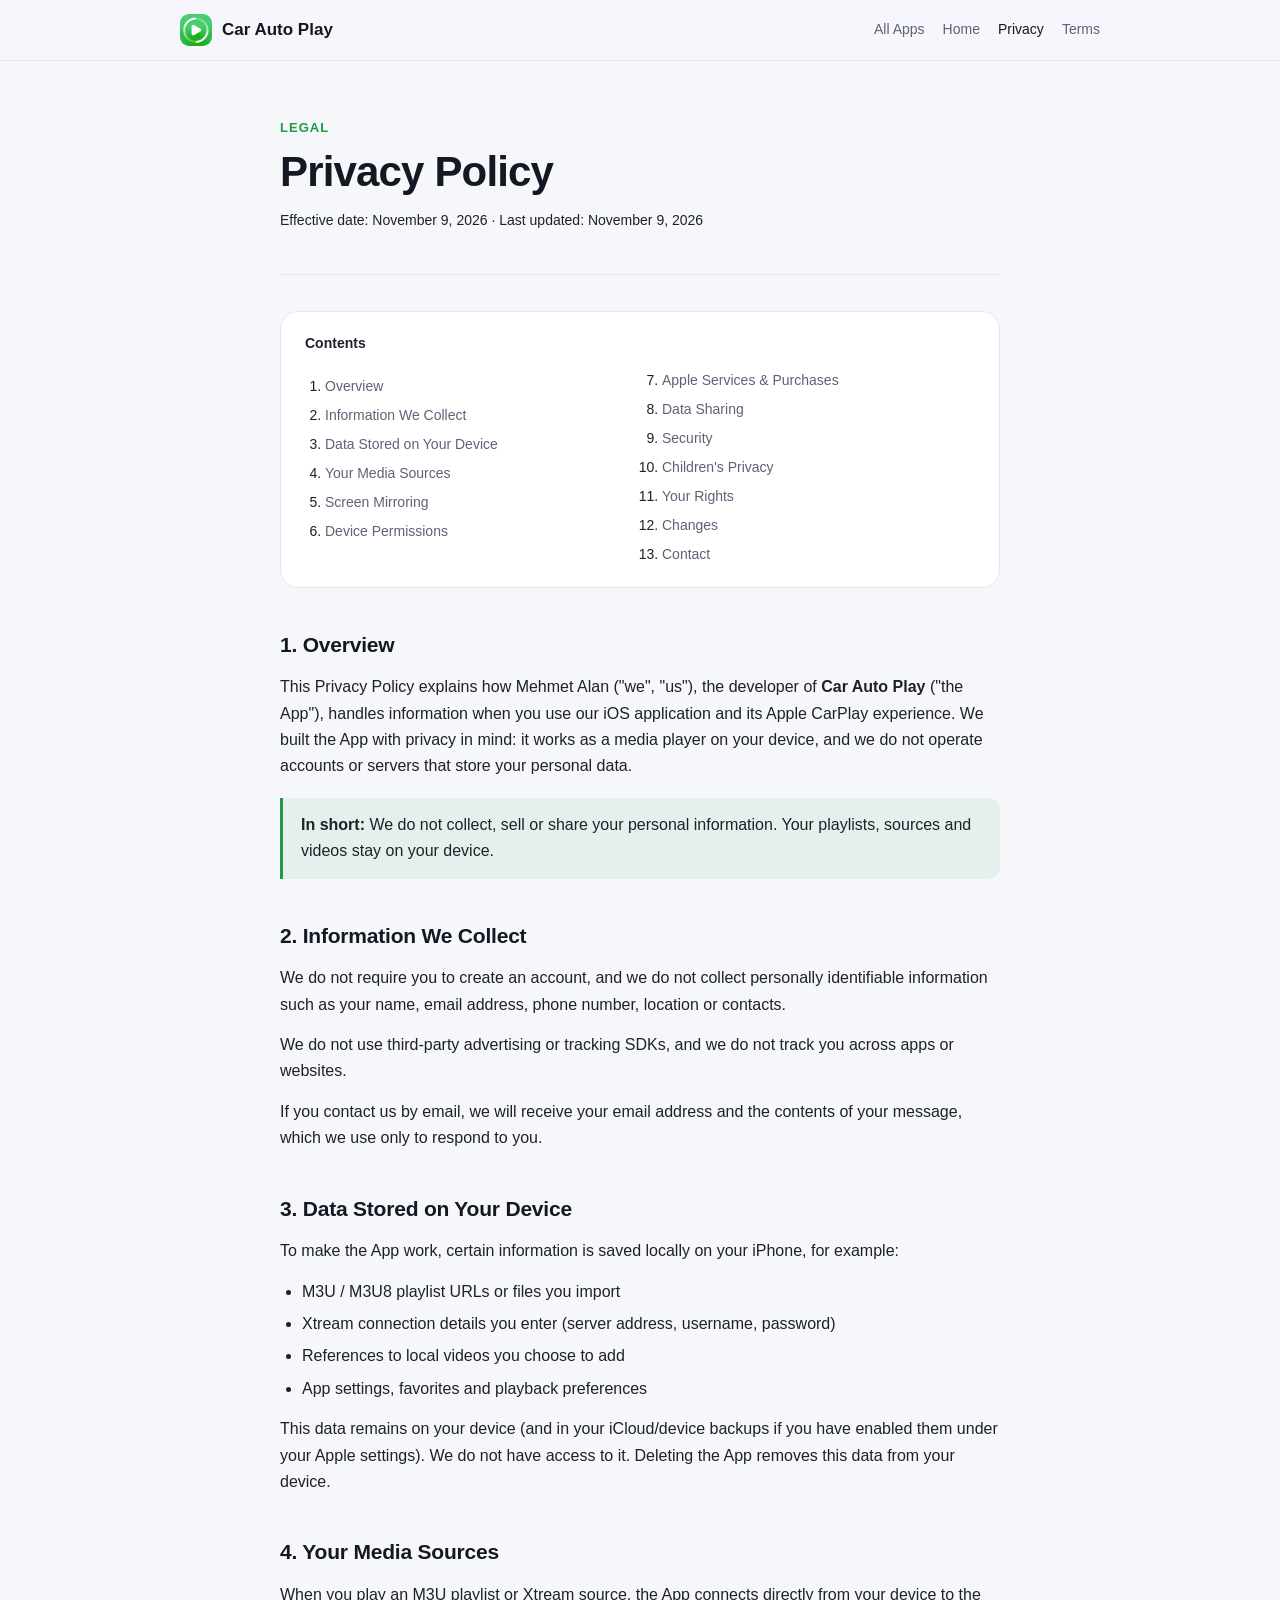
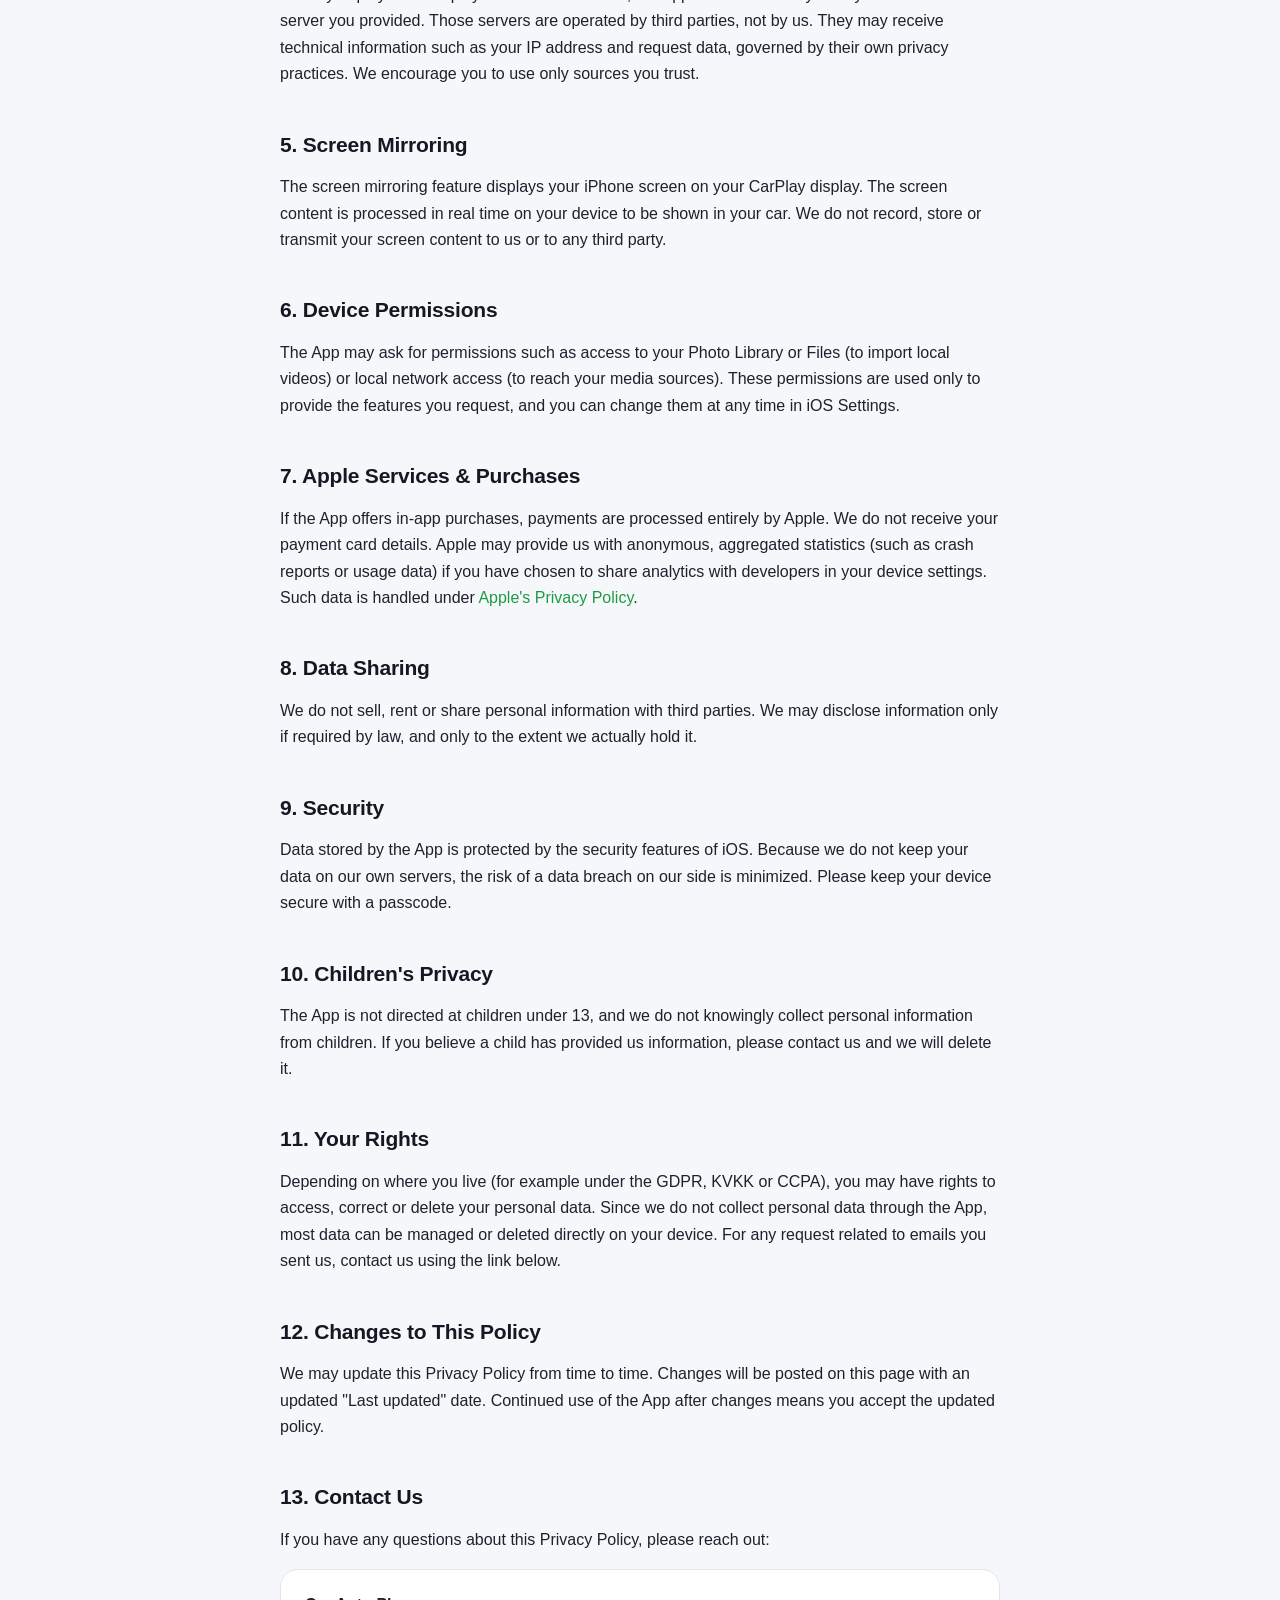
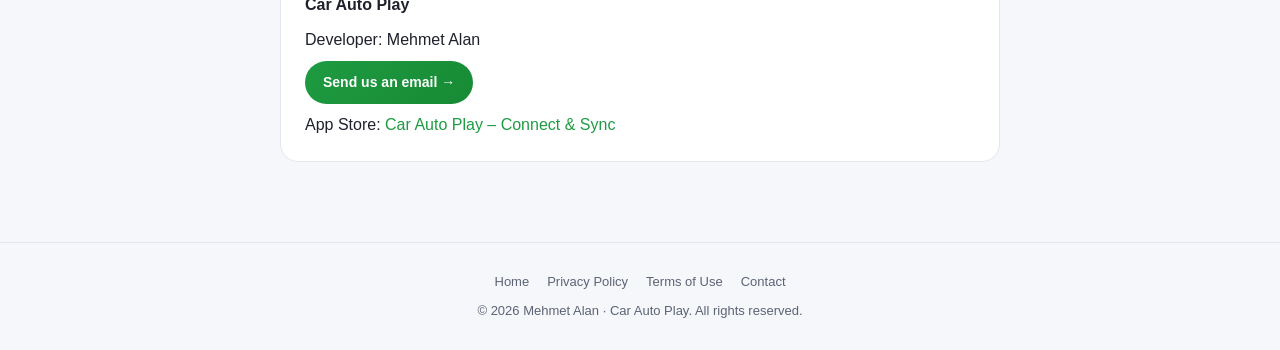
==== car-auto-play/privacy.html @ bf168055 "Add files via upload" ====
<!DOCTYPE html>
<html lang="en">
<head>
<meta charset="UTF-8">
<meta name="viewport" content="width=device-width, initial-scale=1.0, viewport-fit=cover">
<meta name="claude:viewport-fit-sides" content="cover">
<title>Privacy Policy – Car Auto Play</title>
<meta name="description" content="Privacy Policy for the Car Auto Play iOS app.">
<link rel="icon" href="icon.png">
<link rel="apple-touch-icon" href="icon.png">
<link rel="stylesheet" href="../style.css">
</head>
<body>

<nav class="nav">
  <div class="nav-inner">
    <a href="index.html" class="brand">
      <img class="logo" src="icon.png" alt="Car Auto Play icon">
      <span>Car Auto Play</span>
    </a>
    <div class="nav-links">
      <a href="../index.html">All Apps</a>
      <a href="index.html">Home</a>
      <a href="privacy.html" class="active">Privacy</a>
      <a href="terms.html">Terms</a>
    </div>
  </div>
</nav>

<main class="doc">
  <header class="doc-head">
    <div class="eyebrow">Legal</div>
    <h1>Privacy Policy</h1>
    <p class="meta">Effective date: November 9, 2026 · Last updated: November 9, 2026</p>
  </header>

  <div class="toc">
    <p>Contents</p>
    <ol>
      <li><a href="#overview">Overview</a></li>
      <li><a href="#collect">Information We Collect</a></li>
      <li><a href="#local">Data Stored on Your Device</a></li>
      <li><a href="#sources">Your Media Sources</a></li>
      <li><a href="#mirroring">Screen Mirroring</a></li>
      <li><a href="#permissions">Device Permissions</a></li>
      <li><a href="#apple">Apple Services & Purchases</a></li>
      <li><a href="#sharing">Data Sharing</a></li>
      <li><a href="#security">Security</a></li>
      <li><a href="#children">Children's Privacy</a></li>
      <li><a href="#rights">Your Rights</a></li>
      <li><a href="#changes">Changes</a></li>
      <li><a href="#contact">Contact</a></li>
    </ol>
  </div>

  <h2 id="overview">1. Overview</h2>
  <p>This Privacy Policy explains how Mehmet Alan ("we", "us"), the developer of <strong>Car Auto Play</strong> ("the App"), handles information when you use our iOS application and its Apple CarPlay experience. We built the App with privacy in mind: it works as a media player on your device, and we do not operate accounts or servers that store your personal data.</p>
  <div class="callout">
    <p><strong>In short:</strong> We do not collect, sell or share your personal information. Your playlists, sources and videos stay on your device.</p>
  </div>

  <h2 id="collect">2. Information We Collect</h2>
  <p>We do not require you to create an account, and we do not collect personally identifiable information such as your name, email address, phone number, location or contacts.</p>
  <p>We do not use third-party advertising or tracking SDKs, and we do not track you across apps or websites.</p>
  <p>If you contact us by email, we will receive your email address and the contents of your message, which we use only to respond to you.</p>

  <h2 id="local">3. Data Stored on Your Device</h2>
  <p>To make the App work, certain information is saved locally on your iPhone, for example:</p>
  <ul>
    <li>M3U / M3U8 playlist URLs or files you import</li>
    <li>Xtream connection details you enter (server address, username, password)</li>
    <li>References to local videos you choose to add</li>
    <li>App settings, favorites and playback preferences</li>
  </ul>
  <p>This data remains on your device (and in your iCloud/device backups if you have enabled them under your Apple settings). We do not have access to it. Deleting the App removes this data from your device.</p>

  <h2 id="sources">4. Your Media Sources</h2>
  <p>When you play an M3U playlist or Xtream source, the App connects directly from your device to the server you provided. Those servers are operated by third parties, not by us. They may receive technical information such as your IP address and request data, governed by their own privacy practices. We encourage you to use only sources you trust.</p>

  <h2 id="mirroring">5. Screen Mirroring</h2>
  <p>The screen mirroring feature displays your iPhone screen on your CarPlay display. The screen content is processed in real time on your device to be shown in your car. We do not record, store or transmit your screen content to us or to any third party.</p>

  <h2 id="permissions">6. Device Permissions</h2>
  <p>The App may ask for permissions such as access to your Photo Library or Files (to import local videos) or local network access (to reach your media sources). These permissions are used only to provide the features you request, and you can change them at any time in iOS Settings.</p>

  <h2 id="apple">7. Apple Services & Purchases</h2>
  <p>If the App offers in-app purchases, payments are processed entirely by Apple. We do not receive your payment card details. Apple may provide us with anonymous, aggregated statistics (such as crash reports or usage data) if you have chosen to share analytics with developers in your device settings. Such data is handled under <a href="https://www.apple.com/legal/privacy/" target="_blank" rel="noopener">Apple's Privacy Policy</a>.</p>

  <h2 id="sharing">8. Data Sharing</h2>
  <p>We do not sell, rent or share personal information with third parties. We may disclose information only if required by law, and only to the extent we actually hold it.</p>

  <h2 id="security">9. Security</h2>
  <p>Data stored by the App is protected by the security features of iOS. Because we do not keep your data on our own servers, the risk of a data breach on our side is minimized. Please keep your device secure with a passcode.</p>

  <h2 id="children">10. Children's Privacy</h2>
  <p>The App is not directed at children under 13, and we do not knowingly collect personal information from children. If you believe a child has provided us information, please contact us and we will delete it.</p>

  <h2 id="rights">11. Your Rights</h2>
  <p>Depending on where you live (for example under the GDPR, KVKK or CCPA), you may have rights to access, correct or delete your personal data. Since we do not collect personal data through the App, most data can be managed or deleted directly on your device. For any request related to emails you sent us, contact us using the link below.</p>

  <h2 id="changes">12. Changes to This Policy</h2>
  <p>We may update this Privacy Policy from time to time. Changes will be posted on this page with an updated "Last updated" date. Continued use of the App after changes means you accept the updated policy.</p>

  <h2 id="contact">13. Contact Us</h2>
  <p>If you have any questions about this Privacy Policy, please reach out:</p>
  <div class="contact-box">
    <p><strong>Car Auto Play</strong></p>
    <p>Developer: Mehmet Alan</p>
    <p><a class="mail-btn" href="mailto:kehribar1959@gmail.com">Send us an email →</a></p>
    <p style="margin-bottom:0">App Store: <a href="https://apps.apple.com/us/app/car-auto-play-connect-sync/id6826717071" target="_blank" rel="noopener">Car Auto Play – Connect & Sync</a></p>
  </div>
</main>

<footer>
  <div class="links">
    <a href="index.html">Home</a>
    <a href="privacy.html">Privacy Policy</a>
    <a href="terms.html">Terms of Use</a>
    <a href="mailto:kehribar1959@gmail.com">Contact</a>
  </div>
  © 2026 <a href="../index.html">Mehmet Alan</a> · Car Auto Play. All rights reserved.
</footer>

</body>
</html>
---- style.css ----
:root{
  --bg:#0b0d12;
  --bg2:#11141b;
  --card:#151922;
  --line:#232838;
  --text:#e7e9ee;
  --muted:#9aa1b2;
  --accent:#3ccf65;
  --accent2:#22a83a;
  --radius:18px;
  color-scheme:dark;
}
@media (prefers-color-scheme: light){:root:not([data-theme="dark"]){--bg:#f6f7fb;--bg2:#eef0f6;--card:#ffffff;--line:#e3e6ee;--text:#151822;--muted:#5c6375;--accent:#1e9b42;--accent2:#178a34;color-scheme:light}}
:root[data-theme="light"]{--bg:#f6f7fb;--bg2:#eef0f6;--card:#ffffff;--line:#e3e6ee;--text:#151822;--muted:#5c6375;--accent:#1e9b42;--accent2:#178a34;color-scheme:light}
*{box-sizing:border-box;margin:0;padding:0}
html{scroll-behavior:smooth}
body{
  font-family:-apple-system,BlinkMacSystemFont,"SF Pro Text","Segoe UI",Roboto,Helvetica,Arial,sans-serif;
  background:var(--bg);
  color:var(--text);
  line-height:1.65;
  -webkit-font-smoothing:antialiased;
}
a{color:var(--accent);text-decoration:none}
a:hover{text-decoration:underline}

/* Nav */
.nav{
  position:sticky;top:env(safe-area-inset-top,0px);z-index:10;
  backdrop-filter:saturate(180%) blur(16px);
  -webkit-backdrop-filter:saturate(180%) blur(16px);
  background:color-mix(in srgb,var(--bg) 78%,transparent);
  border-bottom:1px solid var(--line);
}
.nav-inner{
  max-width:960px;margin:0 auto;padding-block:14px;padding-left:max(20px,env(safe-area-inset-left,0px));padding-right:max(20px,env(safe-area-inset-right,0px));
  display:flex;align-items:center;justify-content:space-between;gap:16px;
}
.brand{display:flex;align-items:center;gap:10px;font-weight:700;color:var(--text);font-size:17px}
.brand:hover{text-decoration:none}
.logo{
  width:32px;height:32px;border-radius:9px;
  background:linear-gradient(135deg,var(--accent),var(--accent2));
  display:grid;place-items:center;color:#fff;
}
.logo svg{width:18px;height:18px}
.nav-links{display:flex;gap:18px;font-size:14px}
.nav-links a{color:var(--muted)}
.nav-links a:hover,.nav-links a.active{color:var(--text);text-decoration:none}

/* Layout */
.wrap{max-width:960px;margin:0 auto;padding-left:max(20px,env(safe-area-inset-left,0px));padding-right:max(20px,env(safe-area-inset-right,0px))}
.doc{max-width:760px;margin:0 auto;padding-block:56px 80px;padding-left:max(20px,env(safe-area-inset-left,0px));padding-right:max(20px,env(safe-area-inset-right,0px))}

/* Hero */
.hero{text-align:center;padding:88px 0 56px}
.hero .app-icon{
  width:96px;height:96px;border-radius:24px;margin:0 auto 24px;
  background:linear-gradient(135deg,var(--accent),var(--accent2));
  display:grid;place-items:center;color:#fff;
  box-shadow:0 20px 50px -15px color-mix(in srgb,var(--accent) 60%,transparent);
}
.hero .app-icon svg{width:48px;height:48px}
.hero h1{font-size:clamp(34px,6vw,54px);letter-spacing:-.02em;line-height:1.1;margin-bottom:16px}
.grad{background:linear-gradient(90deg,var(--accent),var(--accent2));-webkit-background-clip:text;background-clip:text;color:transparent}
.hero p{color:var(--muted);font-size:18px;max-width:560px;margin:0 auto 32px}
.btn{
  display:inline-flex;align-items:center;gap:10px;
  padding:13px 24px;border-radius:999px;font-weight:600;font-size:15px;
  background:var(--text);color:var(--bg);
}
.btn:hover{text-decoration:none;opacity:.9}
.btn svg{width:18px;height:18px}

/* Features */
.grid{display:grid;grid-template-columns:repeat(auto-fit,minmax(220px,1fr));gap:16px;padding-bottom:64px}
.card{
  background:var(--card);border:1px solid var(--line);border-radius:var(--radius);
  padding:24px;
}
.card .ic{
  width:40px;height:40px;border-radius:11px;margin-bottom:14px;
  background:color-mix(in srgb,var(--accent) 14%,transparent);color:var(--accent);
  display:grid;place-items:center;
}
.card .ic svg{width:20px;height:20px}
.card h3{font-size:16px;margin-bottom:6px}
.card p{color:var(--muted);font-size:14px}

.note{
  background:var(--bg2);border:1px solid var(--line);border-radius:var(--radius);
  padding:20px 22px;color:var(--muted);font-size:14px;margin-bottom:64px;
}
.note strong{color:var(--text)}

.legal-links{display:grid;grid-template-columns:repeat(auto-fit,minmax(220px,1fr));gap:16px;padding-bottom:80px}
.legal-links a.card{display:flex;align-items:center;justify-content:space-between;color:var(--text)}
.legal-links a.card:hover{text-decoration:none;border-color:var(--accent)}
.legal-links span{color:var(--muted);font-size:14px}

/* Document pages */
.doc-head{margin-bottom:36px;padding-bottom:28px;border-bottom:1px solid var(--line)}
.eyebrow{font-size:13px;font-weight:600;text-transform:uppercase;letter-spacing:.08em;color:var(--accent);margin-bottom:10px}
.doc-head h1{font-size:clamp(30px,5vw,42px);letter-spacing:-.02em;line-height:1.15;margin-bottom:12px}
.meta{color:var(--muted);font-size:14px}
.toc{
  background:var(--card);border:1px solid var(--line);border-radius:var(--radius);
  padding:20px 24px;margin-bottom:40px;
}
.toc p{font-weight:600;font-size:14px;margin-bottom:8px}
.toc ol{padding-left:20px;columns:2;column-gap:24px;font-size:14px}
.toc li{margin:3px 0;break-inside:avoid}
.toc a{color:var(--muted)}
.toc a:hover{color:var(--text)}
@media (max-width:560px){.toc ol{columns:1}}

.doc h2{font-size:21px;letter-spacing:-.01em;margin:40px 0 12px;scroll-margin-top:80px}
.doc h3{font-size:16px;margin:20px 0 8px}
.doc p{margin-bottom:14px;color:color-mix(in srgb,var(--text) 88%,var(--muted))}
.doc ul{padding-left:22px;margin-bottom:14px}
.doc li{margin:6px 0;color:color-mix(in srgb,var(--text) 88%,var(--muted))}
.callout{
  border-left:3px solid var(--accent);
  background:color-mix(in srgb,var(--accent) 8%,transparent);
  padding:14px 18px;border-radius:0 12px 12px 0;margin:18px 0;
}
.callout.warn{border-color:#f5a524;background:color-mix(in srgb,#f5a524 10%,transparent)}
.callout p:last-child{margin-bottom:0}
.contact-box{
  background:var(--card);border:1px solid var(--line);border-radius:var(--radius);
  padding:22px 24px;margin-top:16px;
}

/* Footer */
footer{border-top:1px solid var(--line);padding:28px 20px;text-align:center;color:var(--muted);font-size:13px}
footer .links{display:flex;justify-content:center;gap:18px;margin-bottom:8px;flex-wrap:wrap}
footer a{color:var(--muted)}
footer a:hover{color:var(--text)}

@media (max-width:560px){
  .nav-links{gap:12px;font-size:13px}
  .brand span{display:none}
  .hero{padding:64px 0 40px}
}

body::before{content:"";position:fixed;inset:0 0 auto;height:env(safe-area-inset-top,0px);z-index:11;background:var(--bg)}
a:focus-visible{outline:2px solid var(--accent);outline-offset:3px;border-radius:6px}

.mail-btn{display:inline-flex;align-items:center;gap:8px;padding:10px 18px;border-radius:999px;font-weight:600;font-size:14px;color:#fff;background:linear-gradient(135deg,var(--accent),var(--accent2))}
.mail-btn:hover{text-decoration:none;opacity:.92}
.contact-box p{margin-bottom:8px}

img.logo{display:block;object-fit:cover}
.hero img.app-icon{display:block;object-fit:cover;border-radius:22%}

/* Developer page */
.dev-hero{padding-block:80px 48px;display:flex;flex-direction:column;align-items:flex-start;gap:18px;max-width:640px}
.avatar{width:72px;height:72px;border-radius:50%;display:grid;place-items:center;font-weight:700;font-size:26px;color:#fff;letter-spacing:.02em;background:linear-gradient(135deg,var(--accent),var(--accent2))}
.dev-hero h1{font-size:clamp(34px,6vw,52px);letter-spacing:-.02em;line-height:1.08;text-wrap:balance}
.dev-hero p{color:var(--muted);font-size:18px}
.section-label{font-size:13px;font-weight:600;text-transform:uppercase;letter-spacing:.08em;color:var(--muted);margin-bottom:16px}
.apps{display:grid;grid-template-columns:repeat(auto-fill,minmax(280px,1fr));gap:16px;padding-bottom:80px}
.app-card{display:flex;flex-direction:column;gap:16px}
.app-top{display:flex;gap:16px;align-items:center}
.app-top img{width:64px;height:64px;border-radius:22%;flex:none;display:block}
.app-top h3{font-size:17px;margin:0}
.app-top span{color:var(--muted);font-size:13px}
.app-card p{color:var(--muted);font-size:14px;min-width:0}
.app-links{display:flex;flex-wrap:wrap;gap:8px;margin-top:auto}
.chip{font-size:13px;font-weight:500;padding:6px 12px;border-radius:999px;border:1px solid var(--line);color:var(--text)}
.chip:hover{text-decoration:none;border-color:var(--accent);color:var(--accent)}
.chip.primary{background:var(--text);color:var(--bg);border-color:var(--text)}
.chip.primary:hover{opacity:.9;color:var(--bg)}
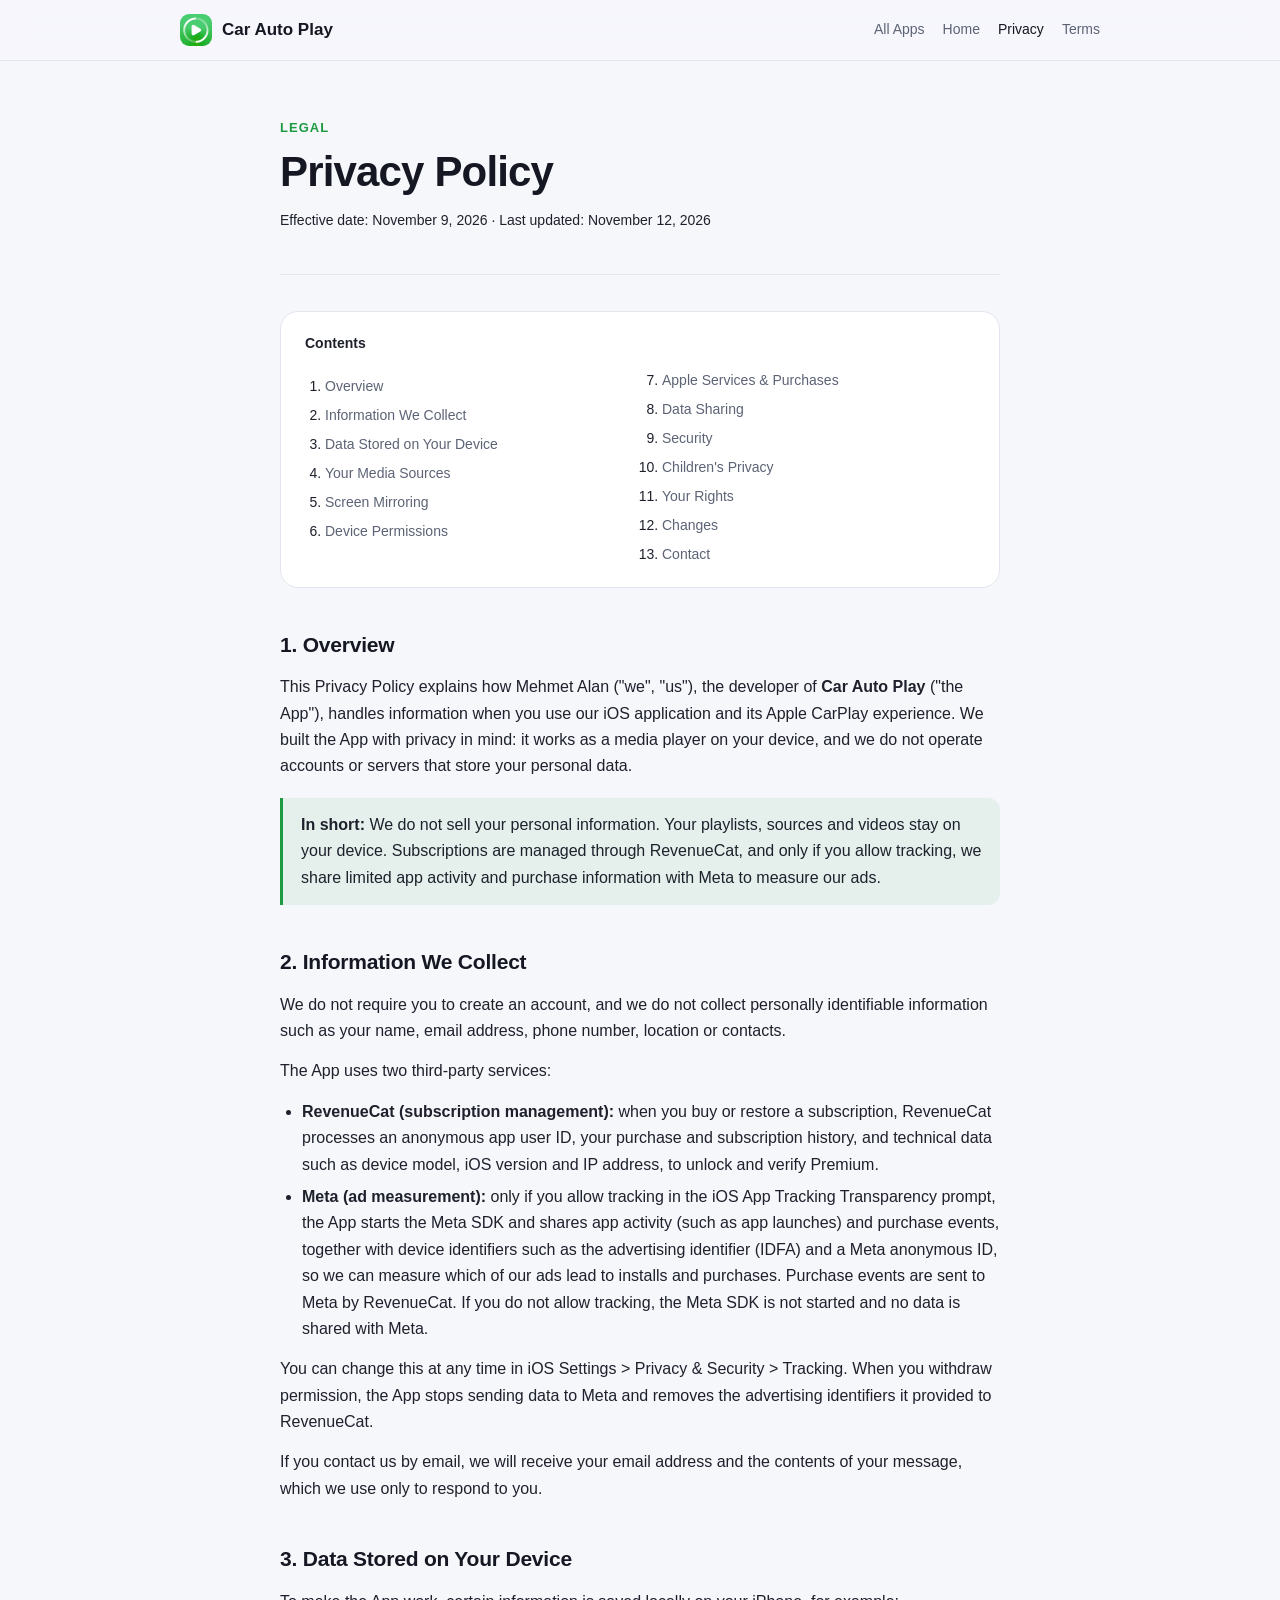
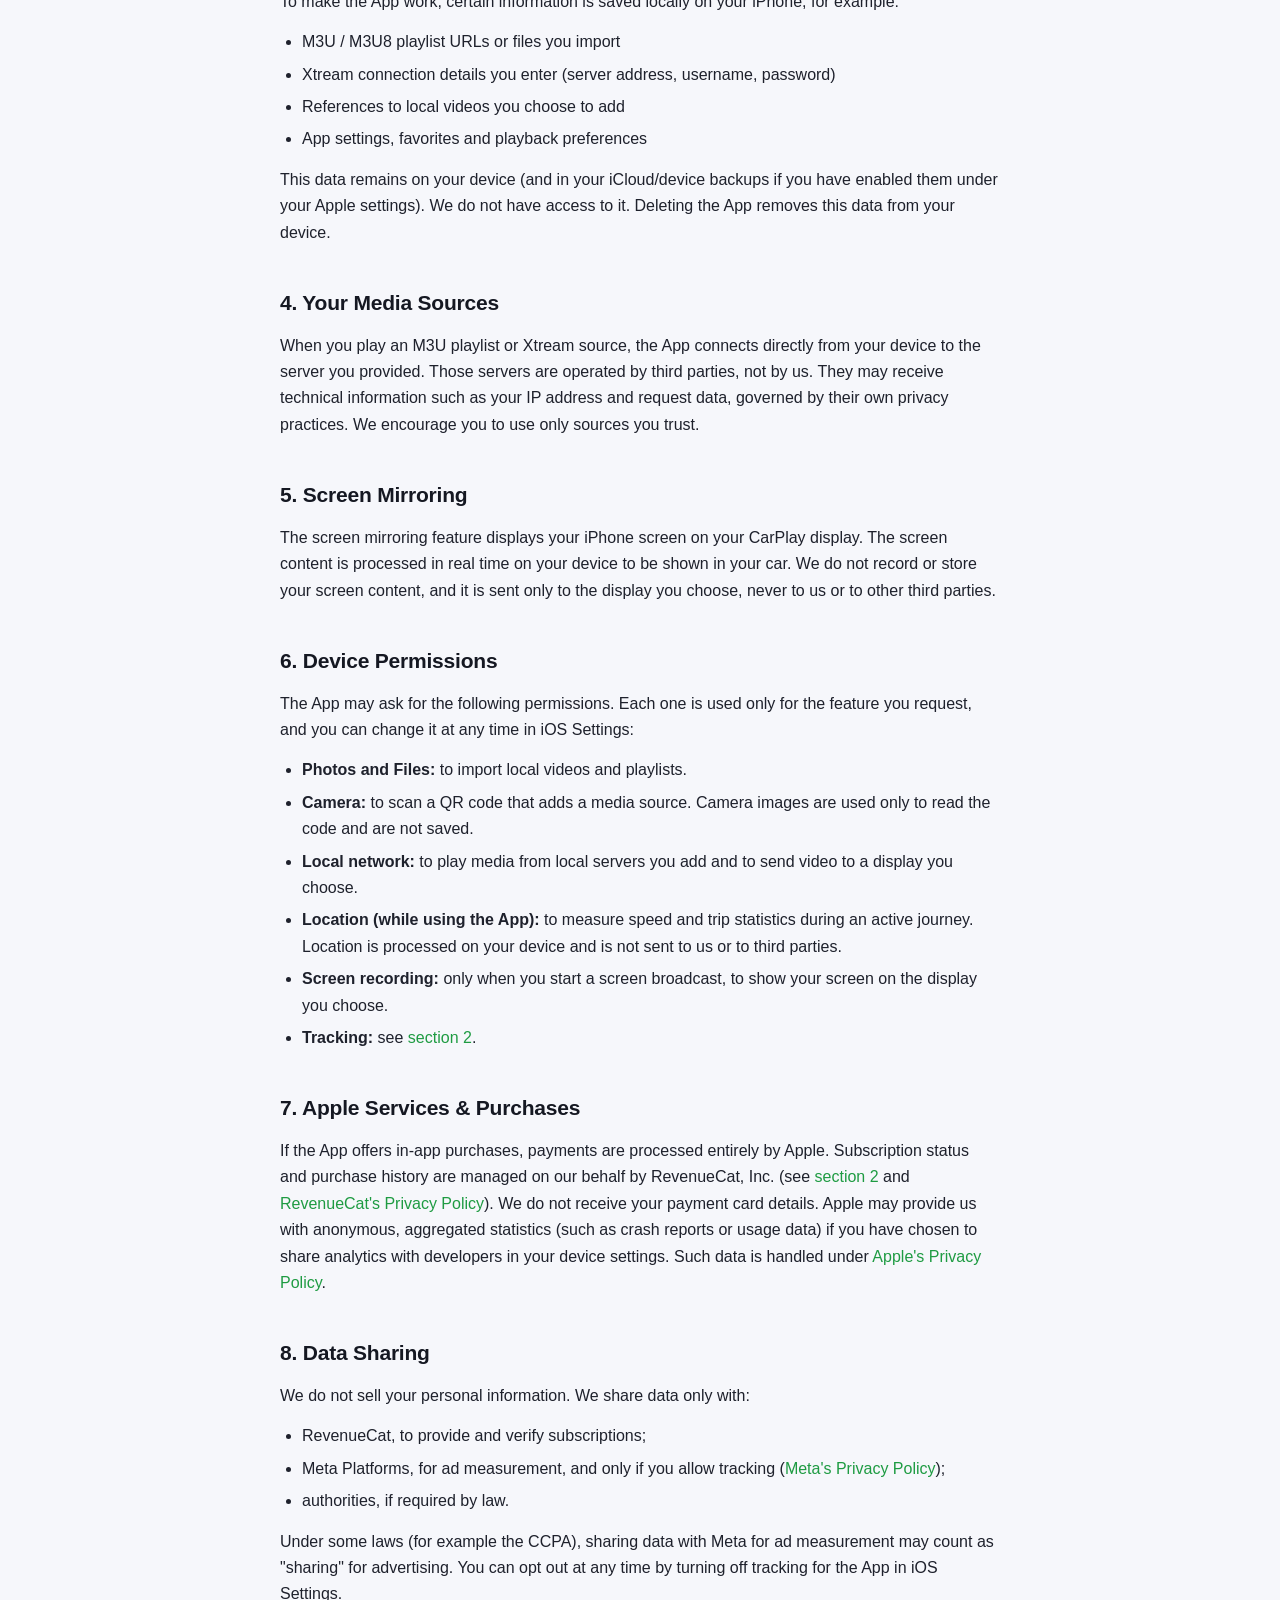
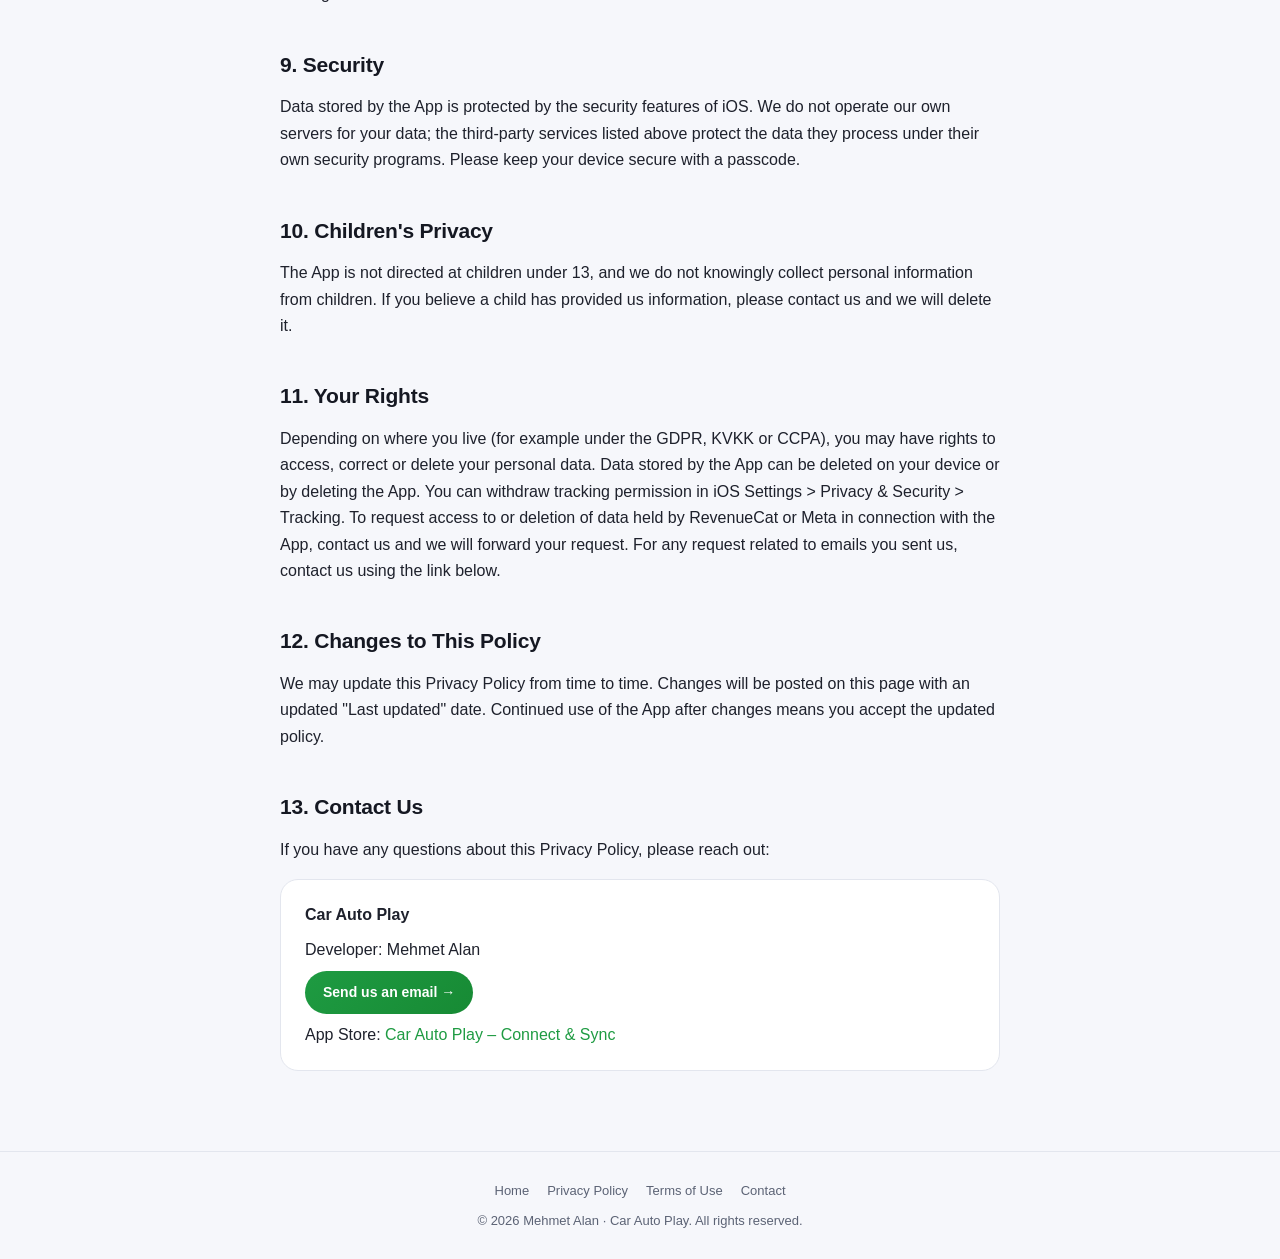
==== commit 3d7d42a7: "Update privacy.html" ====
--- a/car-auto-play/privacy.html
+++ b/car-auto-play/privacy.html
@@ -31,7 +31,7 @@
   <header class="doc-head">
     <div class="eyebrow">Legal</div>
     <h1>Privacy Policy</h1>
-    <p class="meta">Effective date: November 9, 2026 · Last updated: November 9, 2026</p>
+    <p class="meta">Effective date: November 9, 2026 · Last updated: November 12, 2026</p>
   </header>
 
   <div class="toc">
@@ -56,12 +56,17 @@
   <h2 id="overview">1. Overview</h2>
   <p>This Privacy Policy explains how Mehmet Alan ("we", "us"), the developer of <strong>Car Auto Play</strong> ("the App"), handles information when you use our iOS application and its Apple CarPlay experience. We built the App with privacy in mind: it works as a media player on your device, and we do not operate accounts or servers that store your personal data.</p>
   <div class="callout">
-    <p><strong>In short:</strong> We do not collect, sell or share your personal information. Your playlists, sources and videos stay on your device.</p>
+    <p><strong>In short:</strong> We do not sell your personal information. Your playlists, sources and videos stay on your device. Subscriptions are managed through RevenueCat, and only if you allow tracking, we share limited app activity and purchase information with Meta to measure our ads.</p>
   </div>
 
   <h2 id="collect">2. Information We Collect</h2>
   <p>We do not require you to create an account, and we do not collect personally identifiable information such as your name, email address, phone number, location or contacts.</p>
-  <p>We do not use third-party advertising or tracking SDKs, and we do not track you across apps or websites.</p>
+  <p>The App uses two third-party services:</p>
+  <ul>
+    <li><strong>RevenueCat (subscription management):</strong> when you buy or restore a subscription, RevenueCat processes an anonymous app user ID, your purchase and subscription history, and technical data such as device model, iOS version and IP address, to unlock and verify Premium.</li>
+    <li><strong>Meta (ad measurement):</strong> only if you allow tracking in the iOS App Tracking Transparency prompt, the App starts the Meta SDK and shares app activity (such as app launches) and purchase events, together with device identifiers such as the advertising identifier (IDFA) and a Meta anonymous ID, so we can measure which of our ads lead to installs and purchases. Purchase events are sent to Meta by RevenueCat. If you do not allow tracking, the Meta SDK is not started and no data is shared with Meta.</li>
+  </ul>
+  <p>You can change this at any time in iOS Settings > Privacy & Security > Tracking. When you withdraw permission, the App stops sending data to Meta and removes the advertising identifiers it provided to RevenueCat.</p>
   <p>If you contact us by email, we will receive your email address and the contents of your message, which we use only to respond to you.</p>
 
   <h2 id="local">3. Data Stored on Your Device</h2>
@@ -78,25 +83,39 @@
   <p>When you play an M3U playlist or Xtream source, the App connects directly from your device to the server you provided. Those servers are operated by third parties, not by us. They may receive technical information such as your IP address and request data, governed by their own privacy practices. We encourage you to use only sources you trust.</p>
 
   <h2 id="mirroring">5. Screen Mirroring</h2>
-  <p>The screen mirroring feature displays your iPhone screen on your CarPlay display. The screen content is processed in real time on your device to be shown in your car. We do not record, store or transmit your screen content to us or to any third party.</p>
+  <p>The screen mirroring feature displays your iPhone screen on your CarPlay display. The screen content is processed in real time on your device to be shown in your car. We do not record or store your screen content, and it is sent only to the display you choose, never to us or to other third parties.</p>
 
   <h2 id="permissions">6. Device Permissions</h2>
-  <p>The App may ask for permissions such as access to your Photo Library or Files (to import local videos) or local network access (to reach your media sources). These permissions are used only to provide the features you request, and you can change them at any time in iOS Settings.</p>
+  <p>The App may ask for the following permissions. Each one is used only for the feature you request, and you can change it at any time in iOS Settings:</p>
+  <ul>
+    <li><strong>Photos and Files:</strong> to import local videos and playlists.</li>
+    <li><strong>Camera:</strong> to scan a QR code that adds a media source. Camera images are used only to read the code and are not saved.</li>
+    <li><strong>Local network:</strong> to play media from local servers you add and to send video to a display you choose.</li>
+    <li><strong>Location (while using the App):</strong> to measure speed and trip statistics during an active journey. Location is processed on your device and is not sent to us or to third parties.</li>
+    <li><strong>Screen recording:</strong> only when you start a screen broadcast, to show your screen on the display you choose.</li>
+    <li><strong>Tracking:</strong> see <a href="#collect">section 2</a>.</li>
+  </ul>
 
   <h2 id="apple">7. Apple Services & Purchases</h2>
-  <p>If the App offers in-app purchases, payments are processed entirely by Apple. We do not receive your payment card details. Apple may provide us with anonymous, aggregated statistics (such as crash reports or usage data) if you have chosen to share analytics with developers in your device settings. Such data is handled under <a href="https://www.apple.com/legal/privacy/" target="_blank" rel="noopener">Apple's Privacy Policy</a>.</p>
+  <p>If the App offers in-app purchases, payments are processed entirely by Apple. Subscription status and purchase history are managed on our behalf by RevenueCat, Inc. (see <a href="#collect">section 2</a> and <a href="https://www.revenuecat.com/privacy" target="_blank" rel="noopener">RevenueCat's Privacy Policy</a>). We do not receive your payment card details. Apple may provide us with anonymous, aggregated statistics (such as crash reports or usage data) if you have chosen to share analytics with developers in your device settings. Such data is handled under <a href="https://www.apple.com/legal/privacy/" target="_blank" rel="noopener">Apple's Privacy Policy</a>.</p>
 
   <h2 id="sharing">8. Data Sharing</h2>
-  <p>We do not sell, rent or share personal information with third parties. We may disclose information only if required by law, and only to the extent we actually hold it.</p>
+  <p>We do not sell your personal information. We share data only with:</p>
+  <ul>
+    <li>RevenueCat, to provide and verify subscriptions;</li>
+    <li>Meta Platforms, for ad measurement, and only if you allow tracking (<a href="https://www.facebook.com/privacy/policy" target="_blank" rel="noopener">Meta's Privacy Policy</a>);</li>
+    <li>authorities, if required by law.</li>
+  </ul>
+  <p>Under some laws (for example the CCPA), sharing data with Meta for ad measurement may count as "sharing" for advertising. You can opt out at any time by turning off tracking for the App in iOS Settings.</p>
 
   <h2 id="security">9. Security</h2>
-  <p>Data stored by the App is protected by the security features of iOS. Because we do not keep your data on our own servers, the risk of a data breach on our side is minimized. Please keep your device secure with a passcode.</p>
+  <p>Data stored by the App is protected by the security features of iOS. We do not operate our own servers for your data; the third-party services listed above protect the data they process under their own security programs. Please keep your device secure with a passcode.</p>
 
   <h2 id="children">10. Children's Privacy</h2>
   <p>The App is not directed at children under 13, and we do not knowingly collect personal information from children. If you believe a child has provided us information, please contact us and we will delete it.</p>
 
   <h2 id="rights">11. Your Rights</h2>
-  <p>Depending on where you live (for example under the GDPR, KVKK or CCPA), you may have rights to access, correct or delete your personal data. Since we do not collect personal data through the App, most data can be managed or deleted directly on your device. For any request related to emails you sent us, contact us using the link below.</p>
+  <p>Depending on where you live (for example under the GDPR, KVKK or CCPA), you may have rights to access, correct or delete your personal data. Data stored by the App can be deleted on your device or by deleting the App. You can withdraw tracking permission in iOS Settings > Privacy & Security > Tracking. To request access to or deletion of data held by RevenueCat or Meta in connection with the App, contact us and we will forward your request. For any request related to emails you sent us, contact us using the link below.</p>
 
   <h2 id="changes">12. Changes to This Policy</h2>
   <p>We may update this Privacy Policy from time to time. Changes will be posted on this page with an updated "Last updated" date. Continued use of the App after changes means you accept the updated policy.</p>
